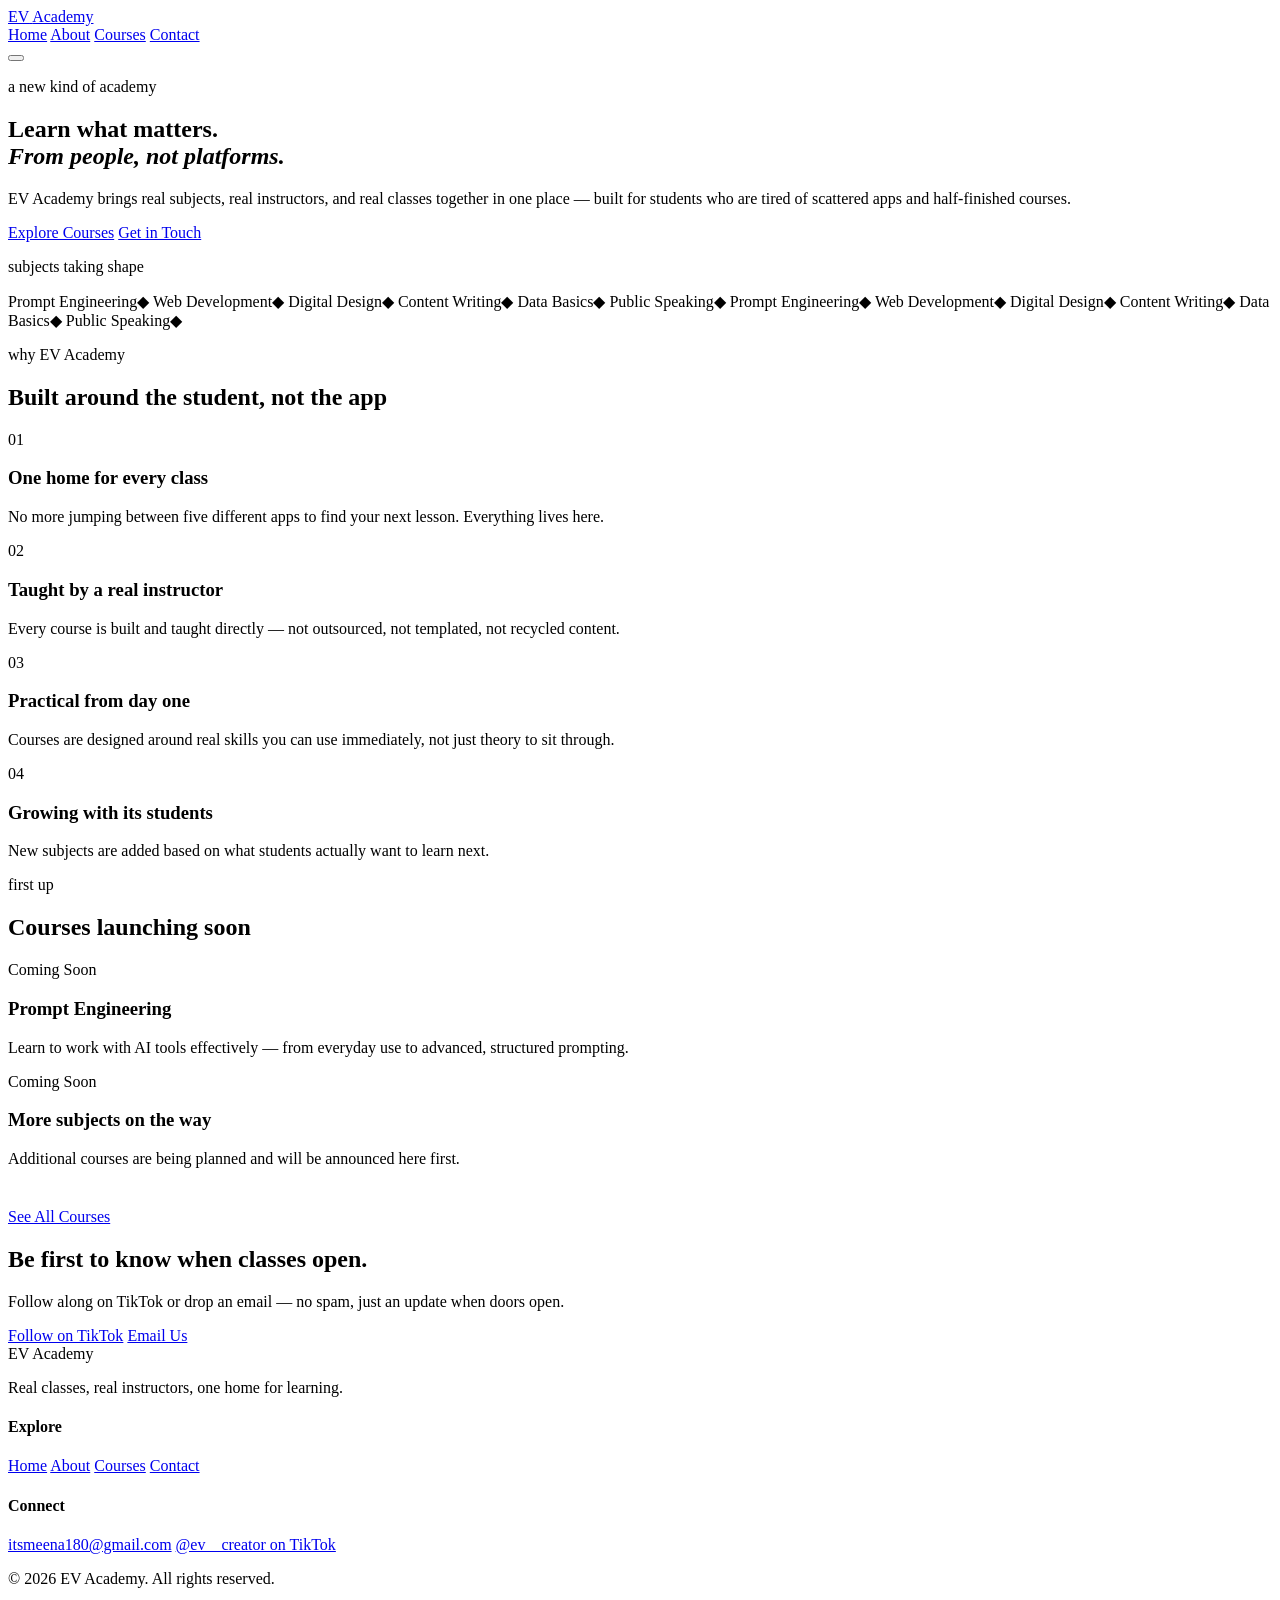
==== index.html @ be6755f4 "Create index.html" ====
<!DOCTYPE html>
<html lang="en">
<head>
<meta charset="UTF-8">
<meta name="viewport" content="width=device-width, initial-scale=1.0">
<title>EV Academy — Learn Without Limits</title>
<meta name="description" content="EV Academy is an online learning academy bringing multiple subjects to one place. Courses launching soon.">
<link rel="preconnect" href="https://fonts.googleapis.com">
<link rel="preconnect" href="https://fonts.gstatic.com" crossorigin>
<link href="https://fonts.googleapis.com/css2?family=Fraunces:ital,opsz,wght@0,9..144,400;0,9..144,500;0,9..144,600;1,9..144,500&family=Sora:wght@300;400;500;600&display=swap" rel="stylesheet">
<link rel="stylesheet" href="style.css">
</head>
<body>

<header class="site-header" id="siteHeader">
  <div class="nav-wrap">
    <a href="index.html" class="logo">
      <span class="logo-mark">EV</span>
      <span class="logo-word">Academy</span>
    </a>
    <nav class="nav-links" id="navLinks">
      <a href="index.html" class="active">Home</a>
      <a href="about.html">About</a>
      <a href="courses.html">Courses</a>
      <a href="contact.html">Contact</a>
    </nav>
    <button class="nav-toggle" id="navToggle" aria-label="Toggle menu">
      <span></span><span></span><span></span>
    </button>
  </div>
</header>

<main>

  <!-- ============ HERO ============ -->
  <section class="hero">
    <div class="hero-inner">
      <p class="eyebrow reveal">a new kind of academy</p>
      <h1 class="hero-title reveal">
        Learn what matters.<br><em>From people, not platforms.</em>
      </h1>
      <p class="hero-sub reveal">
        EV Academy brings real subjects, real instructors, and real classes
        together in one place — built for students who are tired of
        scattered apps and half-finished courses.
      </p>
      <div class="hero-actions reveal">
        <a href="courses.html" class="btn btn-primary">Explore Courses</a>
        <a href="contact.html" class="btn btn-ghost">Get in Touch</a>
      </div>
    </div>
  </section>

  <!-- ============ SLIDING SUBJECT MARQUEE ============ -->
  <section class="marquee-section reveal">
    <p class="marquee-label">subjects taking shape</p>
    <div class="marquee">
      <div class="marquee-track">
        <span>Prompt Engineering</span><span>◆</span>
        <span>Web Development</span><span>◆</span>
        <span>Digital Design</span><span>◆</span>
        <span>Content Writing</span><span>◆</span>
        <span>Data Basics</span><span>◆</span>
        <span>Public Speaking</span><span>◆</span>
        <span>Prompt Engineering</span><span>◆</span>
        <span>Web Development</span><span>◆</span>
        <span>Digital Design</span><span>◆</span>
        <span>Content Writing</span><span>◆</span>
        <span>Data Basics</span><span>◆</span>
        <span>Public Speaking</span><span>◆</span>
      </div>
    </div>
  </section>

  <!-- ============ WHY EV ACADEMY ============ -->
  <section class="features">
    <p class="eyebrow center reveal">why EV Academy</p>
    <h2 class="section-title center reveal">Built around the student, not the app</h2>

    <div class="feature-grid">
      <div class="feature-card reveal">
        <span class="feature-num">01</span>
        <h3>One home for every class</h3>
        <p>No more jumping between five different apps to find your next lesson. Everything lives here.</p>
      </div>
      <div class="feature-card reveal">
        <span class="feature-num">02</span>
        <h3>Taught by a real instructor</h3>
        <p>Every course is built and taught directly — not outsourced, not templated, not recycled content.</p>
      </div>
      <div class="feature-card reveal">
        <span class="feature-num">03</span>
        <h3>Practical from day one</h3>
        <p>Courses are designed around real skills you can use immediately, not just theory to sit through.</p>
      </div>
      <div class="feature-card reveal">
        <span class="feature-num">04</span>
        <h3>Growing with its students</h3>
        <p>New subjects are added based on what students actually want to learn next.</p>
      </div>
    </div>
  </section>

  <!-- ============ COMING SOON PREVIEW ============ -->
  <section class="coming-soon-preview">
    <p class="eyebrow center reveal">first up</p>
    <h2 class="section-title center reveal">Courses launching soon</h2>

    <div class="course-preview-grid">
      <div class="course-card reveal">
        <span class="ribbon">Coming Soon</span>
        <h3>Prompt Engineering</h3>
        <p>Learn to work with AI tools effectively — from everyday use to advanced, structured prompting.</p>
      </div>
      <div class="course-card reveal muted">
        <span class="ribbon">Coming Soon</span>
        <h3>More subjects on the way</h3>
        <p>Additional courses are being planned and will be announced here first.</p>
      </div>
    </div>

    <div class="center reveal" style="margin-top: 2.5rem;">
      <a href="courses.html" class="btn btn-primary">See All Courses</a>
    </div>
  </section>

  <!-- ============ WAITLIST CTA ============ -->
  <section class="cta-band reveal">
    <h2>Be first to know when classes open.</h2>
    <p>Follow along on TikTok or drop an email — no spam, just an update when doors open.</p>
    <div class="hero-actions">
      <a href="https://www.tiktok.com/@ev__creator" target="_blank" rel="noopener" class="btn btn-primary">Follow on TikTok</a>
      <a href="mailto:itsmeena180@gmail.com" class="btn btn-ghost">Email Us</a>
    </div>
  </section>

</main>

<footer class="site-footer">
  <div class="footer-inner">
    <div class="footer-brand">
      <span class="logo-mark">EV</span> <span class="logo-word">Academy</span>
      <p>Real classes, real instructors, one home for learning.</p>
    </div>
    <div class="footer-links">
      <h4>Explore</h4>
      <a href="index.html">Home</a>
      <a href="about.html">About</a>
      <a href="courses.html">Courses</a>
      <a href="contact.html">Contact</a>
    </div>
    <div class="footer-contact">
      <h4>Connect</h4>
      <a href="mailto:itsmeena180@gmail.com">itsmeena180@gmail.com</a>
      <a href="https://www.tiktok.com/@ev__creator" target="_blank" rel="noopener">@ev__creator on TikTok</a>
    </div>
  </div>
  <p class="footer-bottom">© 2026 EV Academy. All rights reserved.</p>
</footer>

<script src="script.js"></script>
</body>
  </html>
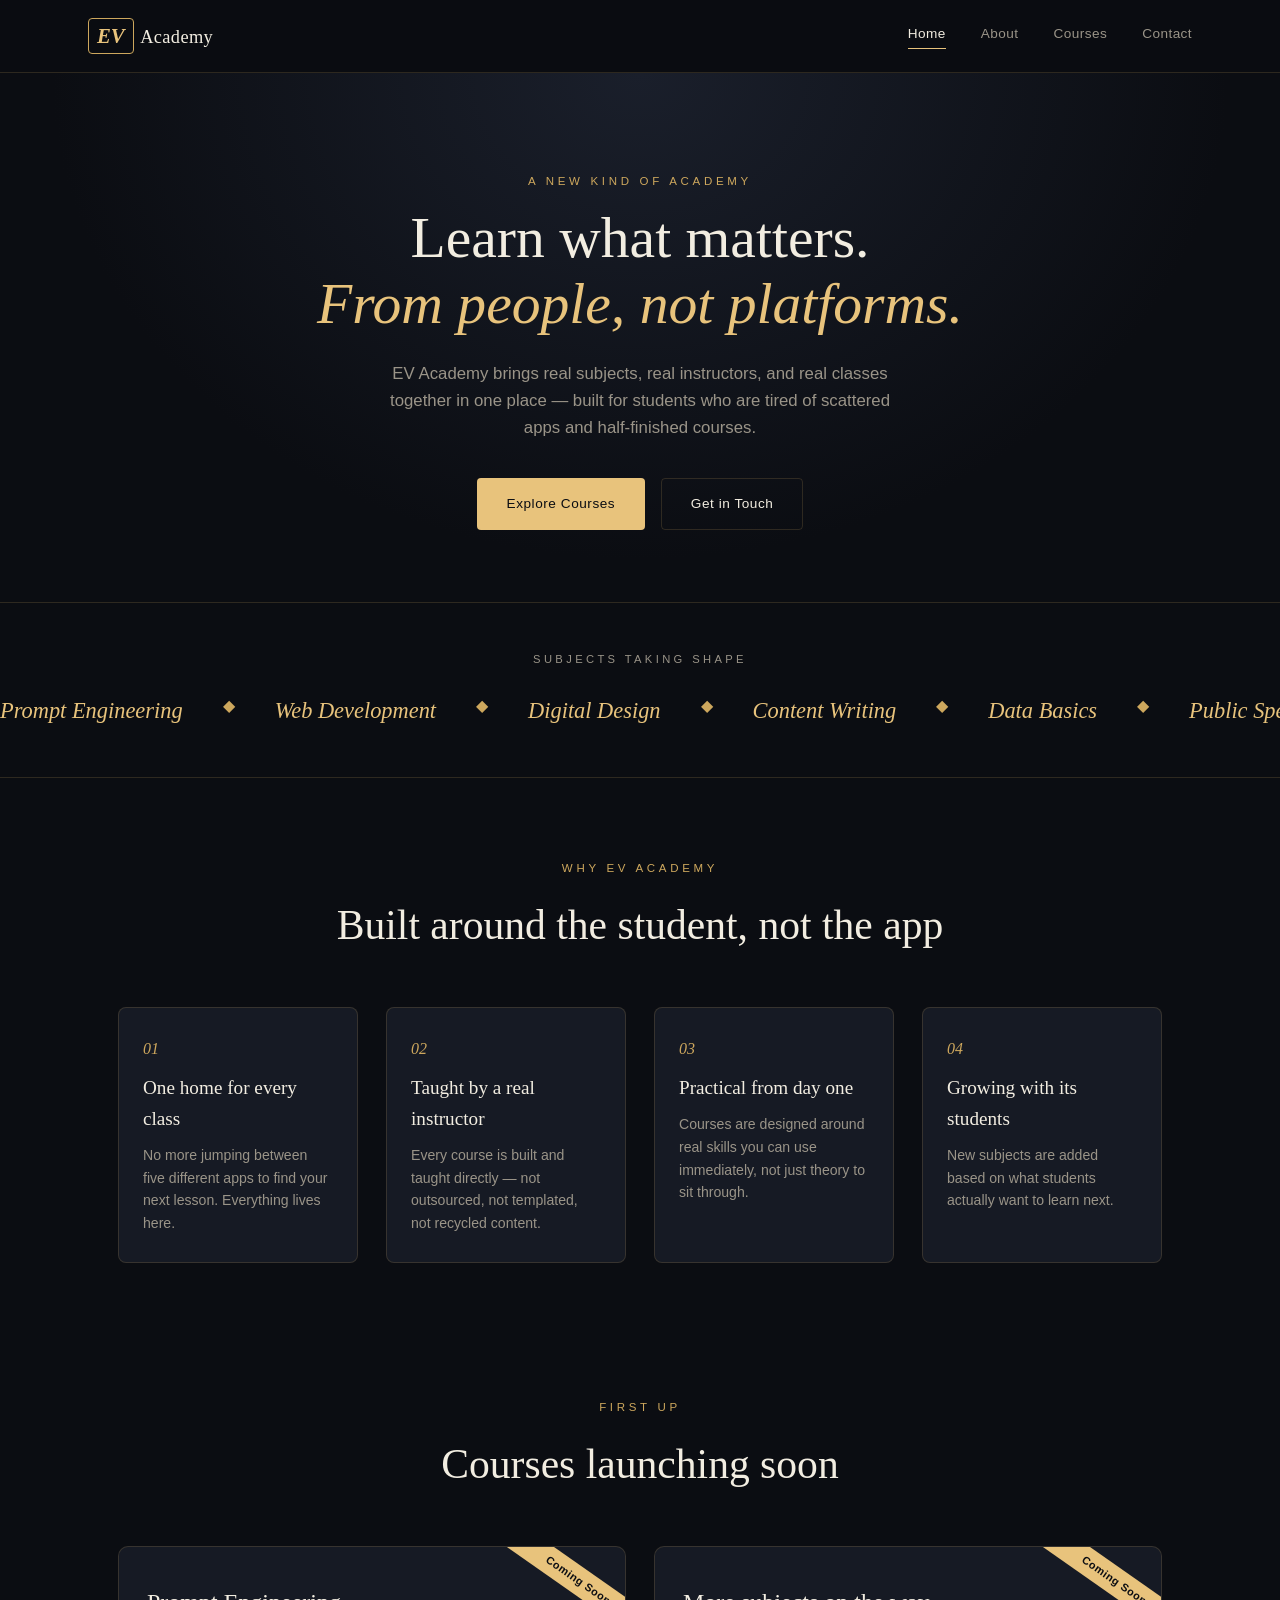
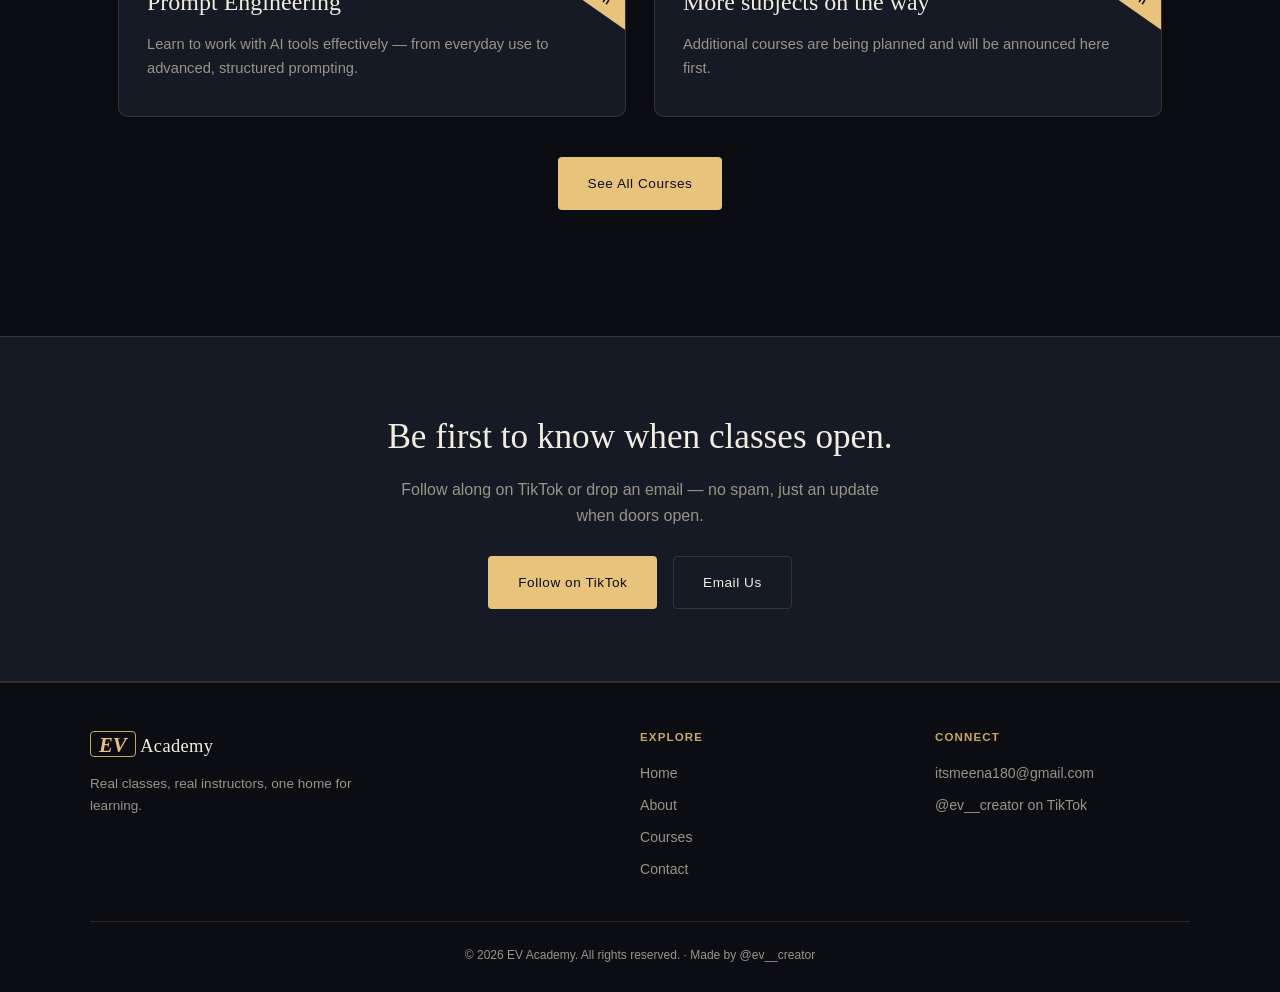
==== commit 0c07ea32: "Update index.html" ====
--- a/index.html
+++ b/index.html
@@ -155,10 +155,9 @@
       <a href="https://www.tiktok.com/@ev__creator" target="_blank" rel="noopener">@ev__creator on TikTok</a>
     </div>
   </div>
-  <p class="footer-bottom">© 2026 EV Academy. All rights reserved.</p>
+  <p class="footer-bottom">© 2026 EV Academy. All rights reserved. · Made by <a href="https://www.tiktok.com/@ev__creator" target="_blank" rel="noopener">@ev__creator</a></p>
 </footer>
 
 <script src="script.js"></script>
 </body>
-  </html>
-  
+</html>
--- a/style.css
+++ b/style.css
@@ -0,0 +1,354 @@
+/* ============================================
+   Design tokens
+   ============================================ */
+:root {
+  --ink: #0b0d12;
+  --ink-soft: #12151d;
+  --panel: #161a24;
+  --gold: #cda75d;
+  --gold-bright: #e8c37c;
+  --text: #f2ede1;
+  --muted: #9a9488;
+  --line: rgba(205,167,93,0.18);
+  --serif: 'Fraunces', serif;
+  --sans: 'Sora', sans-serif;
+}
+
+* { margin: 0; padding: 0; box-sizing: border-box; }
+html { scroll-behavior: smooth; }
+
+body {
+  background: var(--ink);
+  color: var(--text);
+  font-family: var(--sans);
+  font-weight: 300;
+  line-height: 1.6;
+  overflow-x: hidden;
+}
+
+a { color: inherit; text-decoration: none; }
+img { max-width: 100%; display: block; }
+
+.eyebrow {
+  font-family: var(--sans);
+  font-size: 0.72rem;
+  letter-spacing: 0.32em;
+  text-transform: uppercase;
+  color: var(--gold);
+  margin-bottom: 0.9rem;
+}
+.eyebrow.center { text-align: center; }
+.center { text-align: center; }
+
+.section-title {
+  font-family: var(--serif);
+  font-weight: 500;
+  font-size: clamp(1.9rem, 4vw, 2.6rem);
+  color: var(--text);
+  margin-bottom: 1rem;
+}
+.section-title.center { text-align: center; }
+
+/* ============================================
+   Buttons
+   ============================================ */
+.btn {
+  display: inline-block;
+  font-family: var(--sans);
+  font-size: 0.85rem;
+  letter-spacing: 0.04em;
+  padding: 0.9rem 1.8rem;
+  border-radius: 4px;
+  cursor: pointer;
+  transition: transform 0.3s ease, background 0.3s ease, border-color 0.3s ease;
+  border: 1px solid transparent;
+}
+.btn-primary {
+  background: var(--gold-bright);
+  color: var(--ink);
+  font-weight: 500;
+}
+.btn-primary:hover { background: var(--gold); transform: translateY(-2px); }
+
+.btn-ghost {
+  border-color: var(--line);
+  color: var(--text);
+}
+.btn-ghost:hover { border-color: var(--gold); color: var(--gold-bright); transform: translateY(-2px); }
+
+.hero-actions { display: flex; gap: 1rem; flex-wrap: wrap; }
+.hero-actions.center-actions { justify-content: center; }
+
+/* ============================================
+   Header / Nav
+   ============================================ */
+.site-header {
+  position: sticky; top: 0; z-index: 50;
+  background: rgba(11,13,18,0.85);
+  backdrop-filter: blur(10px);
+  border-bottom: 1px solid var(--line);
+}
+
+.nav-wrap {
+  max-width: 1160px; margin: 0 auto;
+  display: flex; align-items: center; justify-content: space-between;
+  padding: 1.1rem 1.75rem;
+}
+
+.logo { display: flex; align-items: baseline; gap: 0.4rem; }
+.logo-mark {
+  font-family: var(--serif); font-style: italic; font-weight: 600;
+  font-size: 1.3rem; color: var(--gold-bright);
+  border: 1px solid var(--gold); border-radius: 4px;
+  padding: 0.05rem 0.5rem;
+}
+.logo-word {
+  font-family: var(--serif); font-size: 1.15rem; color: var(--text);
+  letter-spacing: 0.02em;
+}
+
+.nav-links { display: flex; gap: 2.2rem; }
+.nav-links a {
+  font-size: 0.85rem; letter-spacing: 0.03em; color: var(--muted);
+  position: relative; padding-bottom: 4px; transition: color 0.3s ease;
+}
+.nav-links a::after {
+  content: ""; position: absolute; left: 0; bottom: 0; height: 1px; width: 0;
+  background: var(--gold-bright); transition: width 0.3s ease;
+}
+.nav-links a:hover, .nav-links a.active { color: var(--text); }
+.nav-links a.active::after, .nav-links a:hover::after { width: 100%; }
+
+.nav-toggle {
+  display: none; flex-direction: column; gap: 5px; background: none; border: none; cursor: pointer;
+}
+.nav-toggle span { width: 22px; height: 1.5px; background: var(--gold-bright); }
+
+/* ============================================
+   Hero
+   ============================================ */
+.hero {
+  padding: 11vh 1.75rem 8vh;
+  background: radial-gradient(ellipse at 50% 0%, #1a1f2b 0%, var(--ink) 65%);
+}
+.hero-inner { max-width: 760px; margin: 0 auto; text-align: center; }
+
+.hero-title {
+  font-family: var(--serif); font-weight: 500;
+  font-size: clamp(2.3rem, 6vw, 3.6rem); line-height: 1.15;
+  margin-bottom: 1.5rem;
+}
+.hero-title em { font-style: italic; color: var(--gold-bright); }
+
+.hero-sub {
+  font-size: 1.05rem; color: var(--muted); max-width: 540px;
+  margin: 0 auto 2.25rem;
+}
+
+.hero .hero-actions { justify-content: center; }
+
+.page-hero {
+  padding: 9vh 1.75rem 5vh; text-align: center;
+  background: radial-gradient(ellipse at 50% 0%, #1a1f2b 0%, var(--ink) 65%);
+}
+.page-title {
+  font-family: var(--serif); font-weight: 500;
+  font-size: clamp(2.1rem, 5vw, 3.1rem);
+}
+
+/* ============================================
+   Sliding marquee
+   ============================================ */
+.marquee-section { padding: 3rem 0; border-top: 1px solid var(--line); border-bottom: 1px solid var(--line); }
+.marquee-label {
+  text-align: center; font-size: 0.7rem; letter-spacing: 0.3em; text-transform: uppercase;
+  color: var(--muted); margin-bottom: 1.5rem;
+}
+.marquee { overflow: hidden; }
+.marquee-track {
+  display: flex; gap: 2.5rem; width: max-content;
+  font-family: var(--serif); font-style: italic; font-size: 1.4rem;
+  color: var(--gold-bright); white-space: nowrap;
+  animation: scroll-left 28s linear infinite;
+}
+.marquee-track span:nth-child(2n) { color: var(--gold); font-style: normal; font-size: 1rem; }
+
+@keyframes scroll-left {
+  from { transform: translateX(0); }
+  to { transform: translateX(-50%); }
+}
+
+/* ============================================
+   Features grid
+   ============================================ */
+.features { max-width: 1100px; margin: 0 auto; padding: 9vh 1.75rem; }
+
+.feature-grid {
+  display: grid; grid-template-columns: repeat(4, 1fr); gap: 1.75rem; margin-top: 3rem;
+}
+.feature-card {
+  background: var(--panel); border: 1px solid var(--line); border-radius: 8px;
+  padding: 1.75rem 1.5rem;
+}
+.feature-num {
+  font-family: var(--serif); font-style: italic; color: var(--gold);
+  font-size: 1rem; display: block; margin-bottom: 0.75rem;
+}
+.feature-card h3 { font-family: var(--serif); font-weight: 500; font-size: 1.2rem; margin-bottom: 0.6rem; }
+.feature-card p { font-size: 0.88rem; color: var(--muted); }
+
+/* ============================================
+   Course cards
+   ============================================ */
+.coming-soon-preview { max-width: 1100px; margin: 0 auto; padding: 6vh 1.75rem 10vh; }
+.course-grid-section { max-width: 1100px; margin: 0 auto; padding: 5vh 1.75rem 8vh; }
+
+.course-preview-grid, .course-grid {
+  display: grid; grid-template-columns: repeat(2, 1fr); gap: 1.75rem; margin-top: 3rem;
+}
+.course-grid { grid-template-columns: repeat(2, 1fr); }
+
+.course-card {
+  position: relative; background: var(--panel); border: 1px solid var(--line);
+  border-radius: 10px; padding: 2.25rem 1.75rem; overflow: hidden;
+}
+.course-card.large { grid-column: span 2; }
+.course-card.muted { opacity: 0.75; }
+
+.ribbon {
+  position: absolute; top: 1.25rem; right: -2.5rem;
+  background: var(--gold-bright); color: var(--ink);
+  font-size: 0.68rem; font-weight: 600; letter-spacing: 0.05em;
+  padding: 0.3rem 3rem; transform: rotate(35deg);
+}
+
+.course-card h3 { font-family: var(--serif); font-weight: 500; font-size: 1.5rem; margin-bottom: 0.75rem; padding-right: 2rem; }
+.course-card p { font-size: 0.92rem; color: var(--muted); max-width: 480px; }
+.course-tag {
+  display: inline-block; margin-top: 1.25rem; font-size: 0.72rem;
+  letter-spacing: 0.08em; text-transform: uppercase; color: var(--gold);
+  border-top: 1px solid var(--line); padding-top: 0.9rem;
+}
+
+/* ============================================
+   Notify / CTA band
+   ============================================ */
+.notify-section { max-width: 700px; margin: 0 auto; padding: 4vh 1.75rem 10vh; text-align: center; }
+
+.cta-band {
+  background: var(--panel); border-top: 1px solid var(--line); border-bottom: 1px solid var(--line);
+  text-align: center; padding: 8vh 1.75rem; margin-top: 4vh;
+}
+.cta-band h2 { font-family: var(--serif); font-weight: 500; font-size: clamp(1.6rem, 4vw, 2.2rem); margin-bottom: 0.75rem; }
+.cta-band p { color: var(--muted); max-width: 480px; margin: 0 auto 1.75rem; }
+.cta-band .hero-actions { justify-content: center; }
+
+/* ============================================
+   About page
+   ============================================ */
+.about-body { max-width: 780px; margin: 0 auto; padding: 6vh 1.75rem 8vh; }
+.about-block { margin-bottom: 3.5rem; }
+.about-block h2 { font-family: var(--serif); font-weight: 500; font-size: 1.6rem; color: var(--gold-bright); margin-bottom: 1rem; }
+.about-block p { color: var(--muted); margin-bottom: 1rem; font-size: 1rem; }
+
+.values-grid { display: grid; grid-template-columns: repeat(3, 1fr); gap: 1.5rem; }
+.value-card {
+  background: var(--panel); border: 1px solid var(--line); border-radius: 8px; padding: 1.75rem 1.5rem;
+}
+.value-card h3 { font-family: var(--serif); font-weight: 500; font-size: 1.1rem; margin-bottom: 0.5rem; }
+.value-card p { font-size: 0.85rem; color: var(--muted); }
+
+/* ============================================
+   Contact page
+   ============================================ */
+.contact-section { max-width: 900px; margin: 0 auto; padding: 4vh 1.75rem 10vh; }
+
+.contact-grid { display: grid; grid-template-columns: repeat(2, 1fr); gap: 1.5rem; margin-bottom: 4rem; }
+.contact-card {
+  background: var(--panel); border: 1px solid var(--line); border-radius: 8px;
+  padding: 2rem 1.75rem; text-align: center;
+}
+.contact-card .feature-num { font-size: 1.4rem; margin-bottom: 0.5rem; }
+.contact-card h3 { font-family: var(--serif); font-weight: 500; font-size: 1.2rem; margin-bottom: 0.4rem; }
+.contact-card p { font-size: 0.85rem; color: var(--muted); margin-bottom: 1rem; }
+.contact-link { color: var(--gold-bright); font-size: 0.92rem; border-bottom: 1px solid var(--gold); padding-bottom: 2px; }
+
+.contact-form {
+  background: var(--panel); border: 1px solid var(--line); border-radius: 10px; padding: 2.5rem;
+}
+.contact-form .section-title { text-align: left; font-size: 1.5rem; margin-bottom: 1.75rem; }
+
+.form-row { display: grid; grid-template-columns: 1fr 1fr; gap: 1.25rem; }
+
+.field { display: flex; flex-direction: column; gap: 0.4rem; margin-bottom: 1.25rem; }
+.field span { font-size: 0.72rem; letter-spacing: 0.08em; text-transform: uppercase; color: var(--muted); }
+.field input, .field textarea {
+  font-family: var(--sans); font-size: 0.95rem; color: var(--text);
+  background: rgba(242,237,225,0.04); border: 1px solid var(--line);
+  border-radius: 6px; padding: 0.75rem 0.9rem; outline: none; resize: vertical;
+  transition: border-color 0.3s ease;
+}
+.field input:focus, .field textarea:focus { border-color: var(--gold); }
+
+.form-note { font-size: 0.78rem; color: var(--muted); margin-top: 0.9rem; }
+
+/* ============================================
+   Scroll reveal
+   ============================================ */
+.reveal { opacity: 0; transform: translateY(24px); transition: opacity 0.8s ease, transform 0.8s ease; }
+.reveal.visible { opacity: 1; transform: translateY(0); }
+
+button:focus-visible, input:focus-visible, textarea:focus-visible, a:focus-visible {
+  outline: 2px solid var(--gold-bright); outline-offset: 3px;
+}
+
+/* ============================================
+   Footer
+   ============================================ */
+.site-footer { border-top: 1px solid var(--line); padding: 5vh 1.75rem 3vh; }
+.footer-inner {
+  max-width: 1100px; margin: 0 auto;
+  display: grid; grid-template-columns: 2fr 1fr 1fr; gap: 2.5rem;
+  margin-bottom: 2.5rem;
+}
+.footer-brand p { font-size: 0.85rem; color: var(--muted); margin-top: 0.75rem; max-width: 280px; }
+.footer-links, .footer-contact { display: flex; flex-direction: column; gap: 0.6rem; }
+.footer-links h4, .footer-contact h4 {
+  font-size: 0.72rem; letter-spacing: 0.1em; text-transform: uppercase; color: var(--gold);
+  margin-bottom: 0.4rem;
+}
+.footer-links a, .footer-contact a { font-size: 0.88rem; color: var(--muted); transition: color 0.3s ease; }
+.footer-links a:hover, .footer-contact a:hover { color: var(--gold-bright); }
+
+.footer-bottom {
+  max-width: 1100px; margin: 0 auto; text-align: center;
+  font-size: 0.75rem; color: var(--muted); border-top: 1px solid var(--line); padding-top: 1.5rem;
+}
+
+/* ============================================
+   Responsive
+   ============================================ */
+@media (max-width: 860px) {
+  .feature-grid, .values-grid { grid-template-columns: repeat(2, 1fr); }
+  .course-preview-grid, .course-grid, .contact-grid { grid-template-columns: 1fr; }
+  .course-card.large { grid-column: span 1; }
+  .footer-inner { grid-template-columns: 1fr; }
+}
+
+@media (max-width: 640px) {
+  .nav-links {
+    position: fixed; top: 64px; left: 0; right: 0; bottom: 0;
+    background: var(--ink); flex-direction: column; align-items: center;
+    justify-content: center; gap: 2rem; font-size: 1.1rem;
+    transform: translateY(-110%); transition: transform 0.4s ease; z-index: 40;
+  }
+  .nav-links.open { transform: translateY(0); }
+  .nav-toggle { display: flex; }
+  .feature-grid, .values-grid { grid-template-columns: 1fr; }
+  .form-row { grid-template-columns: 1fr; }
+}
+
+@media (prefers-reduced-motion: reduce) {
+  * { animation-duration: 0.01ms !important; transition-duration: 0.01ms !important; }
+  }
+  
